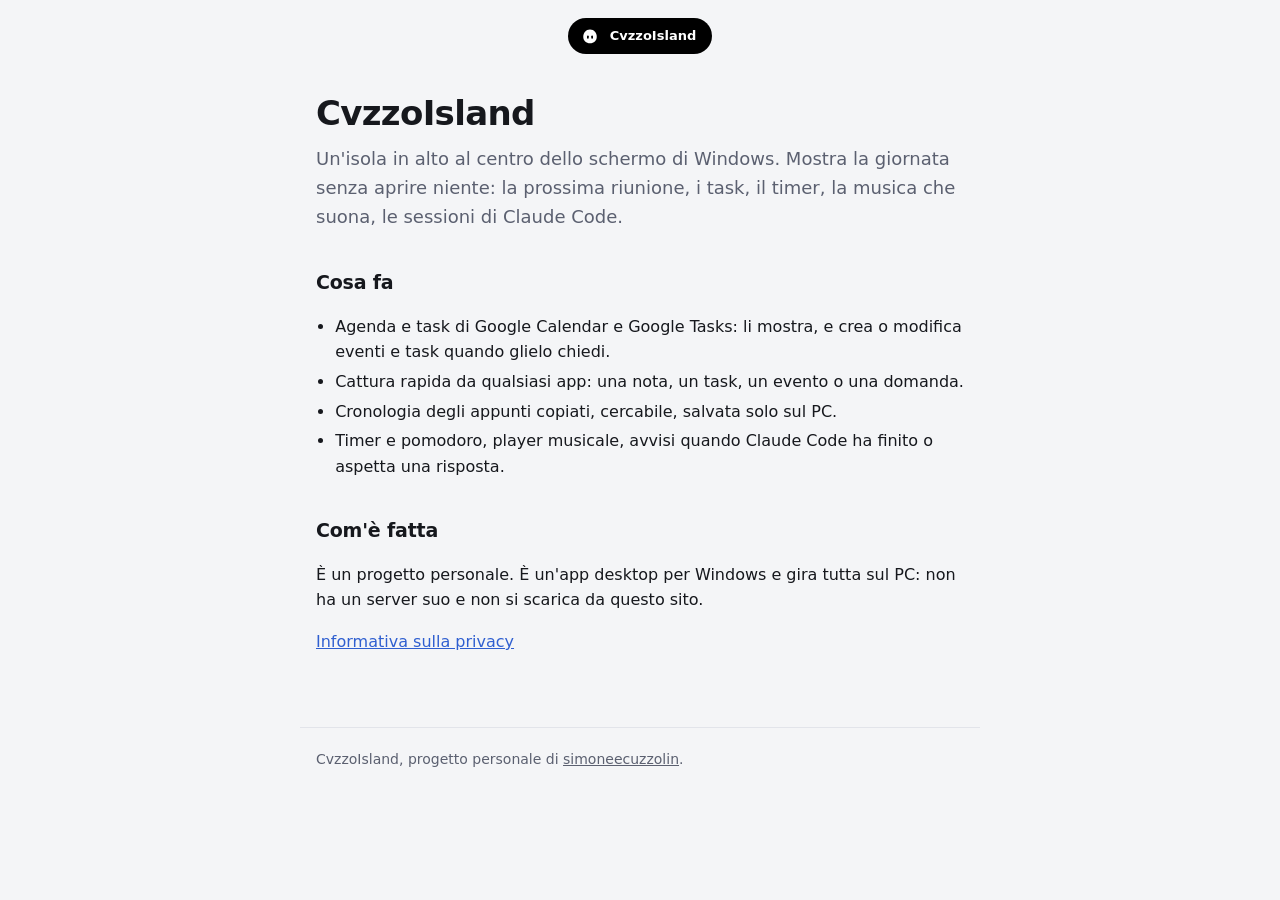
==== cvzzoisland/index.html @ 5aa06418 "Pagine di CvzzoIsland: home e informativa sulla privacy" ====
<!doctype html>
<html lang="it">
<head>
<meta charset="utf-8">
<meta name="viewport" content="width=device-width, initial-scale=1">
<title>CvzzoIsland</title>
<meta name="description" content="CvzzoIsland: un'isola in alto al centro dello schermo di Windows con agenda, task, appunti, timer, musica e Claude.">
<link rel="stylesheet" href="style.css">
</head>
<body>
<div class="top"><span class="pill"><svg viewBox="0 0 32 32" aria-hidden="true"><path d="M16 5.5c6.6 0 10.8 5.4 10.8 11.6S22.2 27.5 16 27.5 5.2 23.3 5.2 17.1 9.4 5.5 16 5.5z" fill="#fff"/><rect x="11.2" y="15.1" width="2.8" height="5.2" rx="1.4" fill="#000"/><rect x="18" y="15.1" width="2.8" height="5.2" rx="1.4" fill="#000"/></svg>CvzzoIsland</span></div>
<main>
  <h1>CvzzoIsland</h1>
  <p class="lead">Un'isola in alto al centro dello schermo di Windows. Mostra la giornata senza aprire niente: la prossima riunione, i task, il timer, la musica che suona, le sessioni di Claude Code.</p>

  <h2>Cosa fa</h2>
  <ul>
    <li>Agenda e task di Google Calendar e Google Tasks: li mostra, e crea o modifica eventi e task quando glielo chiedi.</li>
    <li>Cattura rapida da qualsiasi app: una nota, un task, un evento o una domanda.</li>
    <li>Cronologia degli appunti copiati, cercabile, salvata solo sul PC.</li>
    <li>Timer e pomodoro, player musicale, avvisi quando Claude Code ha finito o aspetta una risposta.</li>
  </ul>

  <h2>Com'è fatta</h2>
  <p>È un progetto personale. È un'app desktop per Windows e gira tutta sul PC: non ha un server suo e non si scarica da questo sito.</p>

  <p><a href="privacy.html">Informativa sulla privacy</a></p>
</main>
<footer>CvzzoIsland, progetto personale di <a href="https://github.com/simoneecuzzolin">simoneecuzzolin</a>.</footer>
</body>
</html>
---- cvzzoisland/style.css ----
:root {
  --bg: #f4f5f7;
  --card: #ffffff;
  --fg: #16181d;
  --fg2: #5b6070;
  --line: #e2e4ea;
  --pill: #000000;
  --link: #2f5fd0;
}
@media (prefers-color-scheme: dark) {
  :root {
    --bg: #0d0e11;
    --card: #16181d;
    --fg: #eef0f4;
    --fg2: #9aa0ad;
    --line: #262932;
    --pill: #000000;
    --link: #8fb0ff;
  }
}
* { box-sizing: border-box; }
html { -webkit-text-size-adjust: 100%; }
body {
  margin: 0;
  background: var(--bg);
  color: var(--fg);
  font: 16px/1.6 "Segoe UI Variable Text", "Segoe UI", system-ui, -apple-system, sans-serif;
}
.top { display: flex; justify-content: center; padding: 18px 16px 0; }
.pill {
  display: inline-flex; align-items: center; gap: 10px;
  height: 36px; padding: 0 16px 0 12px; border-radius: 18px;
  background: var(--pill); color: #fff; font-size: 13px; font-weight: 600;
  text-decoration: none;
}
.pill svg { width: 20px; height: 20px; display: block; }
main { max-width: 680px; margin: 0 auto; padding: 40px 16px 56px; }
h1 { font-size: 34px; line-height: 1.15; letter-spacing: -.02em; margin: 0 0 12px; }
h2 { font-size: 19px; letter-spacing: -.01em; margin: 36px 0 8px; }
p, li { color: var(--fg); }
.lead { font-size: 18px; color: var(--fg2); margin: 0 0 28px; }
.meta { color: var(--fg2); font-size: 14px; margin: -4px 0 24px; }
ul { padding-left: 1.2em; }
li { margin: 4px 0; }
a { color: var(--link); }
code { font-size: .92em; background: var(--card); border: 1px solid var(--line); border-radius: 6px; padding: 1px 5px; }
.box { background: var(--card); border: 1px solid var(--line); border-radius: 16px; padding: 4px 20px; margin: 20px 0; }
footer { max-width: 680px; margin: 0 auto; padding: 20px 16px 40px; border-top: 1px solid var(--line); color: var(--fg2); font-size: 14px; }
footer a { color: inherit; }
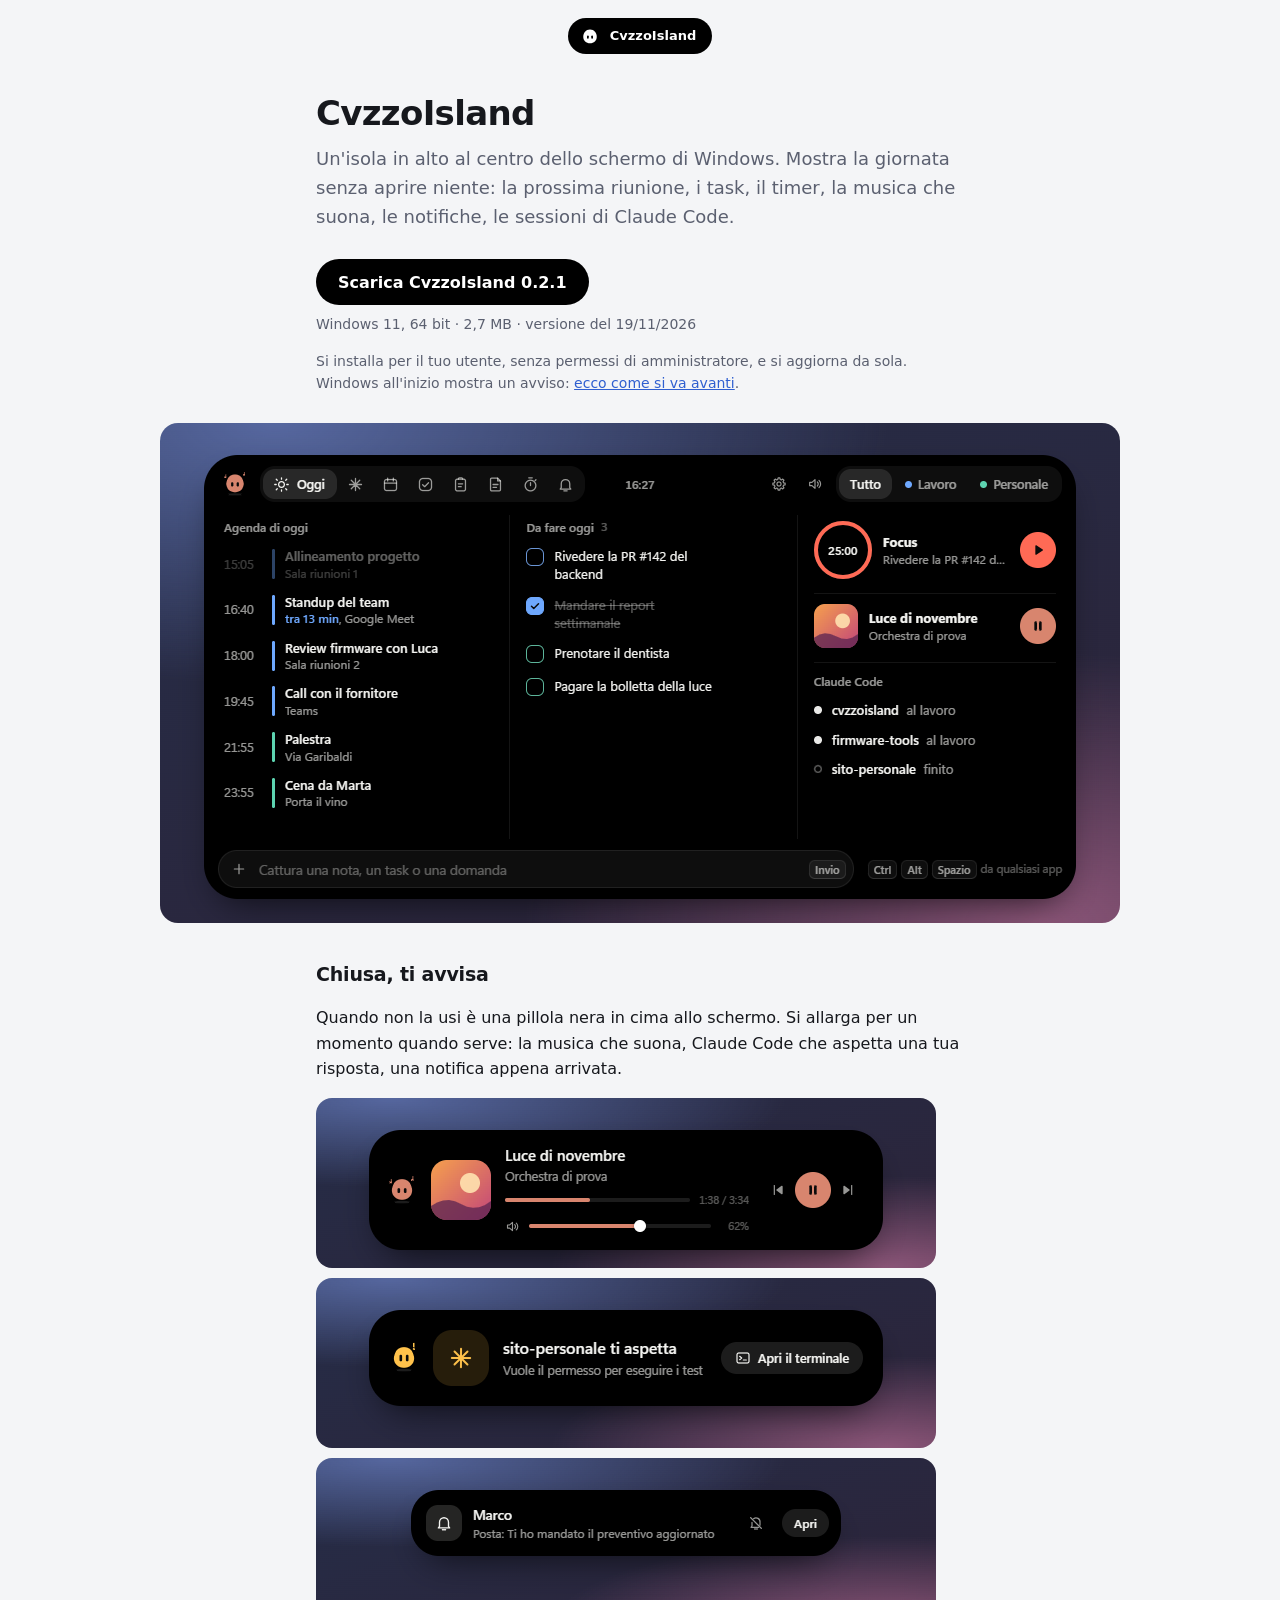
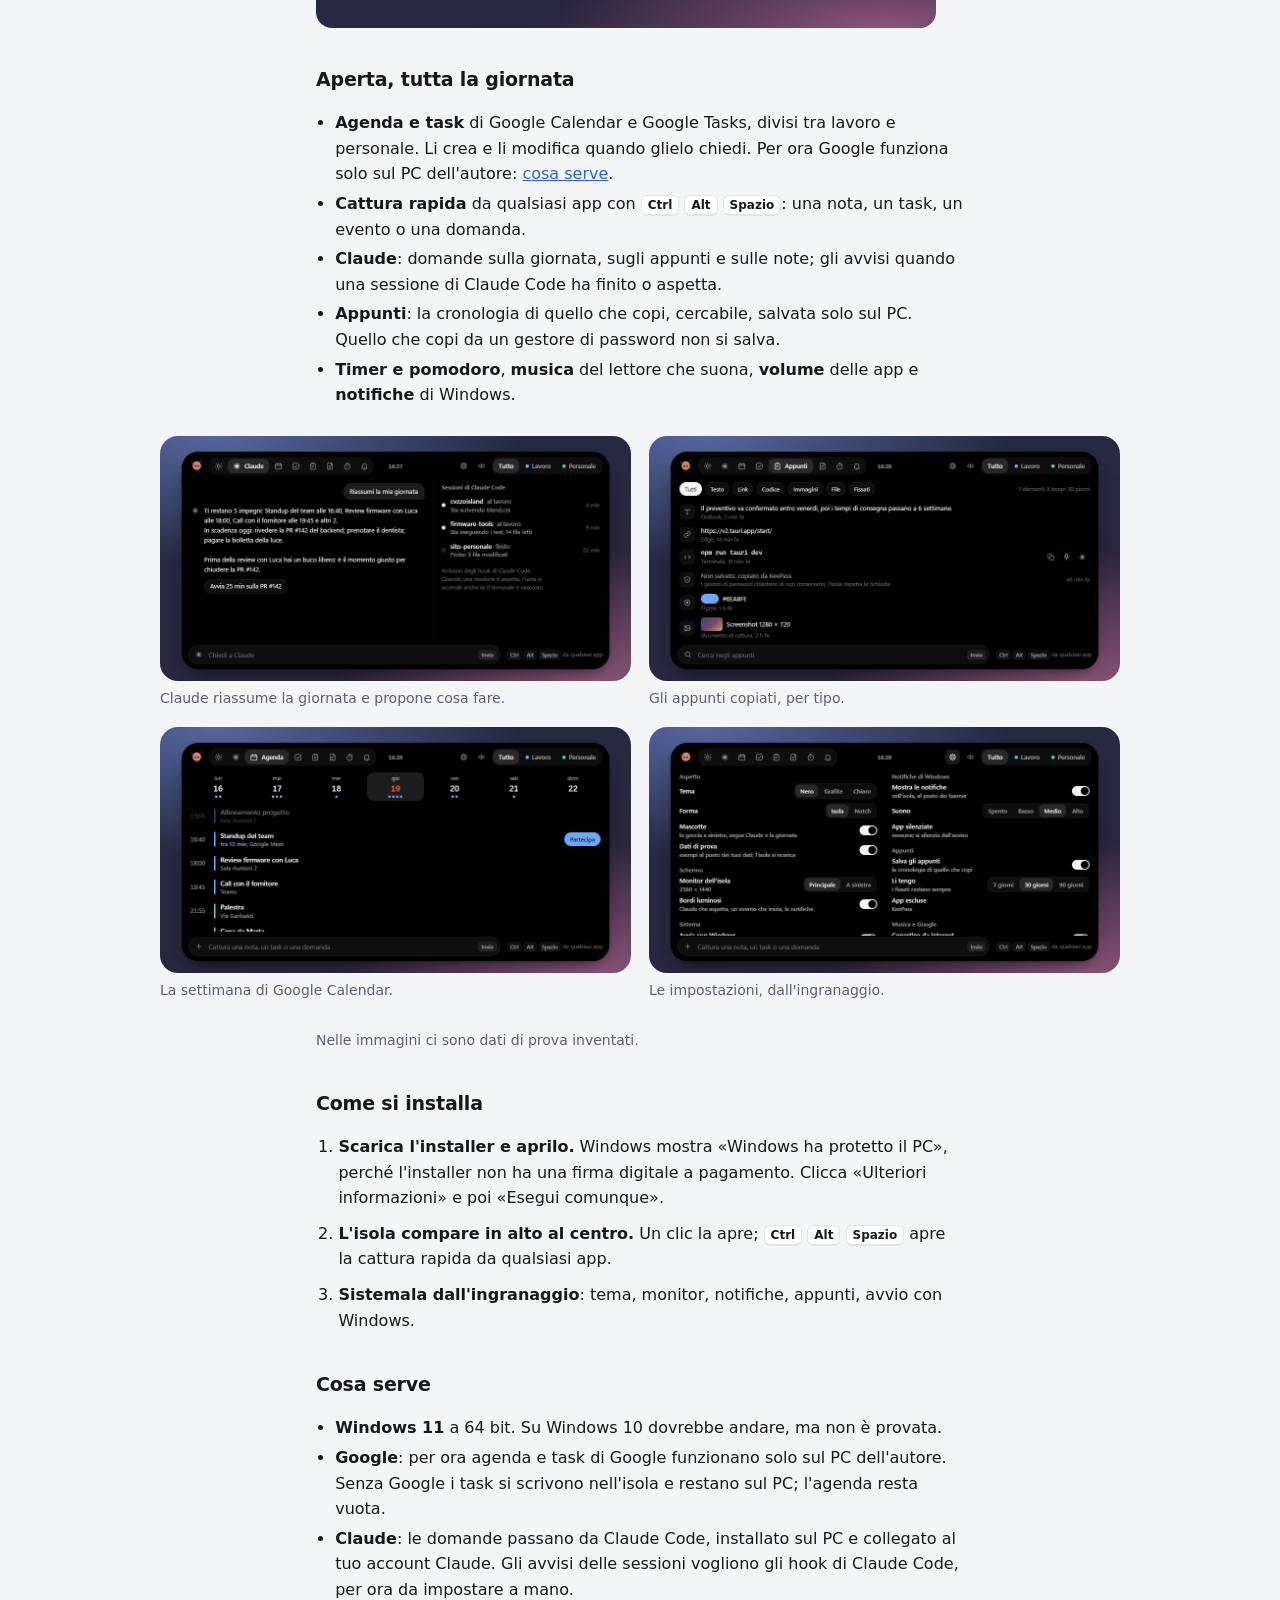
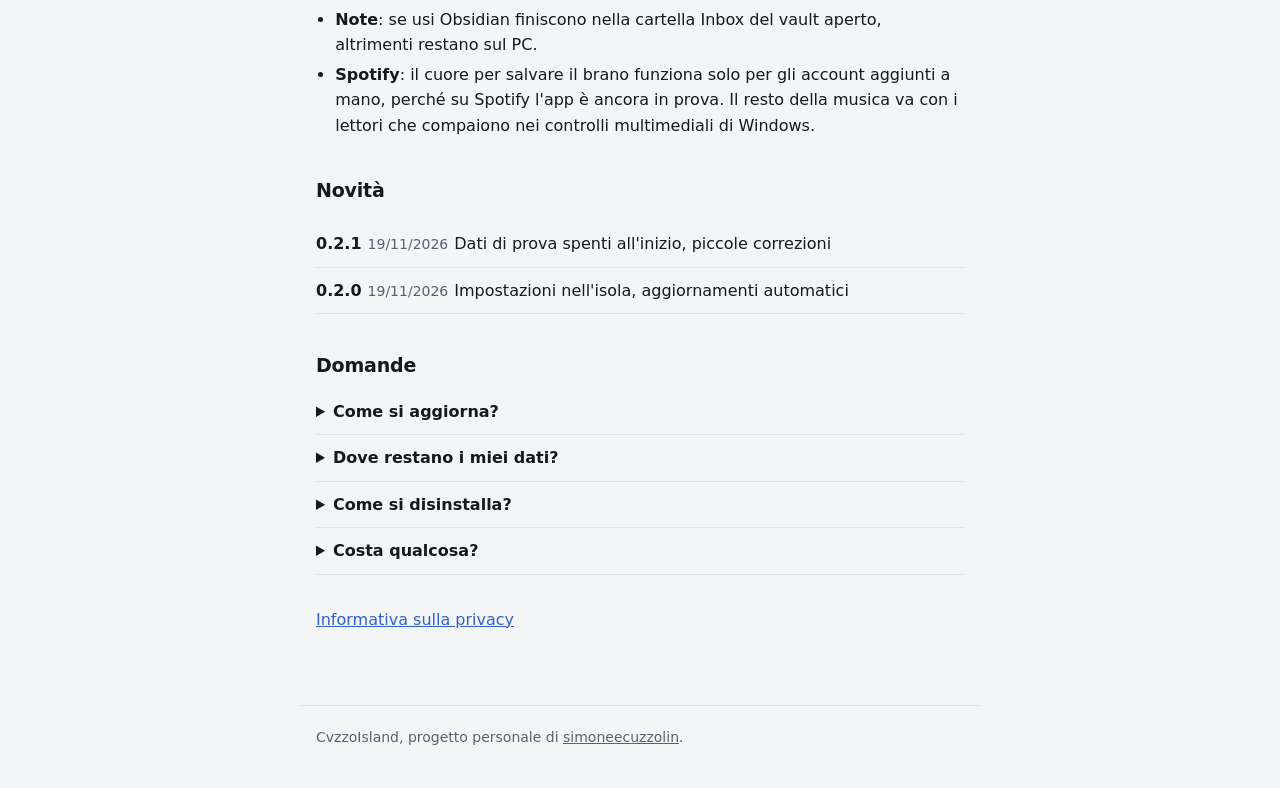
==== commit 9e136762: "CvzzoIsland 0.2.1: pagina con pulsante Scarica, schermate e novità Dati di prova spenti all'inizio, " ====
--- a/cvzzoisland/index.html
+++ b/cvzzoisland/index.html
@@ -4,27 +4,91 @@
 <meta charset="utf-8">
 <meta name="viewport" content="width=device-width, initial-scale=1">
 <title>CvzzoIsland</title>
-<meta name="description" content="CvzzoIsland: un'isola in alto al centro dello schermo di Windows con agenda, task, appunti, timer, musica e Claude.">
+<meta name="description" content="CvzzoIsland: un'isola in alto al centro dello schermo di Windows con agenda, task, appunti, timer, musica, notifiche e Claude.">
 <link rel="stylesheet" href="style.css">
 </head>
 <body>
 <div class="top"><span class="pill"><svg viewBox="0 0 32 32" aria-hidden="true"><path d="M16 5.5c6.6 0 10.8 5.4 10.8 11.6S22.2 27.5 16 27.5 5.2 23.3 5.2 17.1 9.4 5.5 16 5.5z" fill="#fff"/><rect x="11.2" y="15.1" width="2.8" height="5.2" rx="1.4" fill="#000"/><rect x="18" y="15.1" width="2.8" height="5.2" rx="1.4" fill="#000"/></svg>CvzzoIsland</span></div>
 <main>
   <h1>CvzzoIsland</h1>
-  <p class="lead">Un'isola in alto al centro dello schermo di Windows. Mostra la giornata senza aprire niente: la prossima riunione, i task, il timer, la musica che suona, le sessioni di Claude Code.</p>
+  <p class="lead">Un'isola in alto al centro dello schermo di Windows. Mostra la giornata senza aprire niente: la prossima riunione, i task, il timer, la musica che suona, le notifiche, le sessioni di Claude Code.</p>
+  <div class="dl">
+  <!-- scarica -->
+  <a class="btn" href="updates/CvzzoIsland_0.2.1_x64-setup.exe">Scarica CvzzoIsland 0.2.1</a>
+  <p class="dl-meta">Windows 11, 64 bit &middot; 2,7 MB &middot; versione del 19/11/2026</p>
+  <!-- /scarica -->
+  </div>
+  <p class="note">Si installa per il tuo utente, senza permessi di amministratore, e si aggiorna da sola. Windows all'inizio mostra un avviso: <a href="#installare">ecco come si va avanti</a>.</p>
 
-  <h2>Cosa fa</h2>
+  <figure class="wide"><img src="img/oggi.png" width="960" height="500" alt="L'isola aperta sulla scheda Oggi: agenda, task, timer, musica e sessioni di Claude Code"></figure>
+
+  <h2>Chiusa, ti avvisa</h2>
+  <p>Quando non la usi è una pillola nera in cima allo schermo. Si allarga per un momento quando serve: la musica che suona, Claude Code che aspetta una tua risposta, una notifica appena arrivata.</p>
+  <div class="peeks">
+    <img src="img/chiusa-musica.png" width="620" height="170" alt="Isola chiusa con il brano che suona, il minutaggio e il volume del lettore" loading="lazy">
+    <img src="img/chiusa-claude.png" width="620" height="170" alt="Isola chiusa: una sessione di Claude Code aspetta un permesso" loading="lazy">
+    <img src="img/chiusa-avviso.png" width="620" height="170" alt="Isola chiusa con una notifica di Windows" loading="lazy">
+  </div>
+
+  <h2>Aperta, tutta la giornata</h2>
   <ul>
-    <li>Agenda e task di Google Calendar e Google Tasks: li mostra, e crea o modifica eventi e task quando glielo chiedi.</li>
-    <li>Cattura rapida da qualsiasi app: una nota, un task, un evento o una domanda.</li>
-    <li>Cronologia degli appunti copiati, cercabile, salvata solo sul PC.</li>
-    <li>Timer e pomodoro, player musicale, avvisi quando Claude Code ha finito o aspetta una risposta.</li>
+    <li><strong>Agenda e task</strong> di Google Calendar e Google Tasks, divisi tra lavoro e personale. Li crea e li modifica quando glielo chiedi. Per ora Google funziona solo sul PC dell'autore: <a href="#serve">cosa serve</a>.</li>
+    <li><strong>Cattura rapida</strong> da qualsiasi app con <kbd>Ctrl</kbd> <kbd>Alt</kbd> <kbd>Spazio</kbd>: una nota, un task, un evento o una domanda.</li>
+    <li><strong>Claude</strong>: domande sulla giornata, sugli appunti e sulle note; gli avvisi quando una sessione di Claude Code ha finito o aspetta.</li>
+    <li><strong>Appunti</strong>: la cronologia di quello che copi, cercabile, salvata solo sul PC. Quello che copi da un gestore di password non si salva.</li>
+    <li><strong>Timer e pomodoro</strong>, <strong>musica</strong> del lettore che suona, <strong>volume</strong> delle app e <strong>notifiche</strong> di Windows.</li>
+  </ul>
+  <div class="wide shots">
+    <figure><a href="img/claude.png"><img src="img/claude.png" width="960" height="500" alt="Scheda Claude: il riassunto della giornata e le sessioni di Claude Code" loading="lazy"></a><figcaption>Claude riassume la giornata e propone cosa fare.</figcaption></figure>
+    <figure><a href="img/appunti.png"><img src="img/appunti.png" width="960" height="500" alt="Scheda Appunti: testi, link, codice, colori e immagini copiati" loading="lazy"></a><figcaption>Gli appunti copiati, per tipo.</figcaption></figure>
+    <figure><a href="img/agenda.png"><img src="img/agenda.png" width="960" height="500" alt="Scheda Agenda: la settimana e gli impegni del giorno" loading="lazy"></a><figcaption>La settimana di Google Calendar.</figcaption></figure>
+    <figure><a href="img/impostazioni.png"><img src="img/impostazioni.png" width="960" height="500" alt="Pagina Impostazioni: aspetto, schermo, notifiche, appunti, sistema" loading="lazy"></a><figcaption>Le impostazioni, dall'ingranaggio.</figcaption></figure>
+  </div>
+  <p class="note">Nelle immagini ci sono dati di prova inventati.</p>
+
+  <h2 id="installare">Come si installa</h2>
+  <ol class="steps">
+    <li><strong>Scarica l'installer e aprilo.</strong> Windows mostra «Windows ha protetto il PC», perché l'installer non ha una firma digitale a pagamento. Clicca «Ulteriori informazioni» e poi «Esegui comunque».</li>
+    <li><strong>L'isola compare in alto al centro.</strong> Un clic la apre; <kbd>Ctrl</kbd> <kbd>Alt</kbd> <kbd>Spazio</kbd> apre la cattura rapida da qualsiasi app.</li>
+    <li><strong>Sistemala dall'ingranaggio</strong>: tema, monitor, notifiche, appunti, avvio con Windows.</li>
+  </ol>
+
+  <h2 id="serve">Cosa serve</h2>
+  <ul>
+    <li><strong>Windows 11</strong> a 64 bit. Su Windows 10 dovrebbe andare, ma non è provata.</li>
+    <li><strong>Google</strong>: per ora agenda e task di Google funzionano solo sul PC dell'autore. Senza Google i task si scrivono nell'isola e restano sul PC; l'agenda resta vuota.</li>
+    <li><strong>Claude</strong>: le domande passano da Claude Code, installato sul PC e collegato al tuo account Claude. Gli avvisi delle sessioni vogliono gli hook di Claude Code, per ora da impostare a mano.</li>
+    <li><strong>Note</strong>: se usi Obsidian finiscono nella cartella Inbox del vault aperto, altrimenti restano sul PC.</li>
+    <li><strong>Spotify</strong>: il cuore per salvare il brano funziona solo per gli account aggiunti a mano, perché su Spotify l'app è ancora in prova. Il resto della musica va con i lettori che compaiono nei controlli multimediali di Windows.</li>
   </ul>
 
-  <h2>Com'è fatta</h2>
-  <p>È un progetto personale. È un'app desktop per Windows e gira tutta sul PC: non ha un server suo e non si scarica da questo sito.</p>
+  <h2>Novità</h2>
+  <ul class="nov">
+    <!-- novita -->
+    <li><b>0.2.1</b><span class="when">19/11/2026</span>Dati di prova spenti all&#39;inizio, piccole correzioni</li>
+    <li><b>0.2.0</b><span class="when">19/11/2026</span>Impostazioni nell&#39;isola, aggiornamenti automatici</li>
+    <!-- /novita -->
+  </ul>
 
-  <p><a href="privacy.html">Informativa sulla privacy</a></p>
+  <h2>Domande</h2>
+  <details>
+    <summary>Come si aggiorna?</summary>
+    <p>Da sola: controlla un minuto e mezzo dopo l'avvio e poi ogni 6 ore. Quando c'è una versione nuova lo dice, e la installa solo se clicchi «Installa». Si controlla anche a mano, dalle Impostazioni.</p>
+  </details>
+  <details>
+    <summary>Dove restano i miei dati?</summary>
+    <p>Sul PC: in <code>%APPDATA%\CvzzoIsland</code>, e gli accessi a Google e Spotify nel Gestore credenziali di Windows. Non c'è un server di CvzzoIsland. I dettagli sono nell'<a href="privacy.html">informativa sulla privacy</a>.</p>
+  </details>
+  <details>
+    <summary>Come si disinstalla?</summary>
+    <p>Impostazioni di Windows, App, App installate, CvzzoIsland, Disinstalla. La cartella <code>%APPDATA%\CvzzoIsland</code> resta: cancellala a mano se non ti serve più.</p>
+  </details>
+  <details>
+    <summary>Costa qualcosa?</summary>
+    <p>No. È un progetto personale, senza pubblicità e senza account suoi.</p>
+  </details>
+
+  <p class="links"><a href="privacy.html">Informativa sulla privacy</a></p>
 </main>
 <footer>CvzzoIsland, progetto personale di <a href="https://github.com/simoneecuzzolin">simoneecuzzolin</a>.</footer>
 </body>
--- a/cvzzoisland/style.css
+++ b/cvzzoisland/style.css
@@ -47,3 +47,31 @@
 .box { background: var(--card); border: 1px solid var(--line); border-radius: 16px; padding: 4px 20px; margin: 20px 0; }
 footer { max-width: 680px; margin: 0 auto; padding: 20px 16px 40px; border-top: 1px solid var(--line); color: var(--fg2); font-size: 14px; }
 footer a { color: inherit; }
+
+/* pagina con le schermate e il pulsante Scarica (19/11/2026) */
+img { max-width: 100%; height: auto; display: block; }
+figure { margin: 0; }
+.dl { display: flex; flex-wrap: wrap; align-items: center; gap: 8px 16px; margin: 0 0 10px; }
+.btn { display: inline-flex; align-items: center; height: 46px; padding: 0 22px; border-radius: 23px; background: var(--pill); color: #fff; font-size: 16px; font-weight: 600; text-decoration: none; }
+.btn:hover { opacity: .88; }
+@media (prefers-color-scheme: dark) { .btn { background: #fff; color: #000; } }
+.dl-meta { margin: 0; color: var(--fg2); font-size: 14px; }
+.note { color: var(--fg2); font-size: 14px; }
+/* le schermate larghe escono dalla colonna del testo, fino a 960 px */
+.wide { margin: 28px calc(50% - min(480px, 50vw - 16px)); }
+.wide > img, .shots img { border-radius: 18px; }
+.peeks { display: grid; gap: 10px; margin: 16px 0; }
+.peeks img { width: 100%; max-width: 620px; border-radius: 16px; }
+.shots { display: grid; grid-template-columns: 1fr 1fr; gap: 18px; }
+@media (max-width: 720px) { .shots { grid-template-columns: 1fr; } }
+figcaption { margin-top: 6px; color: var(--fg2); font-size: 14px; }
+kbd { padding: 2px 6px; border: 1px solid var(--line); border-bottom-width: 2px; border-radius: 6px; background: var(--card); font: 600 12px/1.4 "Segoe UI", system-ui, sans-serif; }
+.steps { padding-left: 1.4em; }
+.steps li { margin: 10px 0; }
+.nov { list-style: none; padding: 0; }
+.nov li { margin: 0; padding: 10px 0; border-bottom: 1px solid var(--line); }
+.nov .when { margin: 0 6px; color: var(--fg2); font-size: 14px; }
+details { padding: 10px 0; border-bottom: 1px solid var(--line); }
+summary { cursor: pointer; font-weight: 600; }
+details p { margin: 8px 0 4px; color: var(--fg2); }
+.links { margin-top: 32px; }
